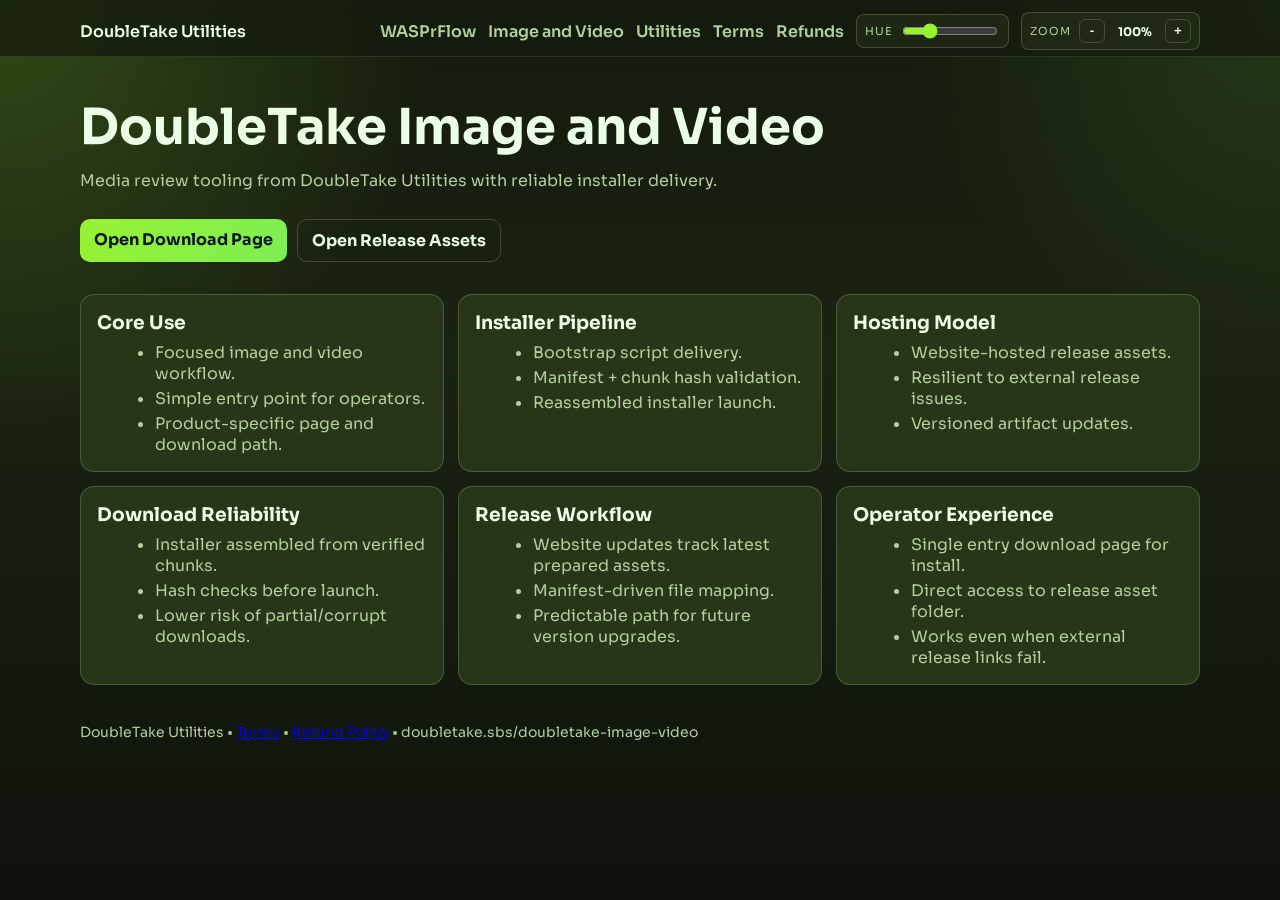
==== doubletake-image-video/index.html @ 5a05a0aa "Remove secondary product label line from top bars" ====
<!doctype html>
<html lang="en">
<head>
  <meta charset="utf-8" />
  <meta name="viewport" content="width=device-width,initial-scale=1" />
  <title>DoubleTake Image and Video | DoubleTake Utilities</title>
  <meta name="description" content="DoubleTake Image and Video download and details from DoubleTake Utilities." />
  <link rel="preconnect" href="https://fonts.googleapis.com" />
  <link rel="preconnect" href="https://fonts.gstatic.com" crossorigin />
  <link href="https://fonts.googleapis.com/css2?family=Sora:wght@400;600;700;800&display=swap" rel="stylesheet" />

  <style>
    :root {
      --accent-h: 88;
      --ui-zoom: 1;
      --bg: hsl(var(--accent-h) 30% 8%);
      --bg-soft: hsl(var(--accent-h) 34% 10%);
      --bg-deep: hsl(var(--accent-h) 22% 6%);
      --text: hsl(calc(var(--accent-h) + 22) 100% 95%);
      --muted: hsl(calc(var(--accent-h) + 8) 34% 72%);
      --accent: hsl(var(--accent-h) 88% 57%);
      --accent-2: hsl(calc(var(--accent-h) + 16) 82% 63%);
      --line: hsl(calc(var(--accent-h) + 8) 72% 82% / 0.2);
      --panel: hsl(var(--accent-h) 38% 16% / 0.92);
    }
    * { box-sizing: border-box; }
    body {
      margin: 0;
      font-family: "Sora", "Segoe UI", sans-serif;
      color: var(--text);
      zoom: var(--ui-zoom);
      background:
        radial-gradient(circle at top left, hsl(var(--accent-h) 88% 57% / 0.22), transparent 28%),
        radial-gradient(circle at top right, hsl(calc(var(--accent-h) + 16) 82% 63% / 0.14), transparent 24%),
        linear-gradient(180deg, var(--bg) 0%, var(--bg-soft) 40%, var(--bg-deep) 100%);
      min-height: 100vh;
    }
    .wrap { width: min(1120px, 92vw); margin: 0 auto; }
    .topbar {
      position: sticky;
      top: 0;
      backdrop-filter: blur(14px);
      background: hsl(var(--accent-h) 30% 8% / 0.78);
      border-bottom: 1px solid hsl(calc(var(--accent-h) + 8) 72% 82% / 0.12);
      z-index: 20;
    }
    .nav { display: flex; justify-content: space-between; align-items: center; gap: 14px; padding: 12px 0 6px; flex-wrap: wrap; }
    .nav a { color: var(--muted); text-decoration: none; font-weight: 600; }
    .nav a:hover { color: var(--text); }
    .brand { color: var(--text) !important; font-weight: 800; }
    .nav-right { display: flex; align-items: center; gap: 12px; flex-wrap: wrap; }
    .theme-mini { display: flex; align-items: center; gap: 8px; padding: 6px 8px; border: 1px solid var(--line); border-radius: 8px; background: hsl(var(--accent-h) 28% 14% / 0.65); }
    .theme-mini label { font-size: 11px; color: var(--muted); text-transform: uppercase; letter-spacing: 0.08em; }
    .theme-mini input { width: 96px; accent-color: var(--accent); }
    .zoom-btn { width: 26px; height: 24px; border: 1px solid var(--line); border-radius: 6px; background: transparent; color: var(--text); font-weight: 700; cursor: pointer; line-height: 1; }
    .zoom-btn:hover { border-color: hsl(calc(var(--accent-h) + 8) 72% 82% / 0.55); }
    .zoom-readout { min-width: 44px; text-align: center; color: var(--text); font-size: 12px; font-weight: 700; }

    .hero { padding: 44px 0 18px; display: grid; gap: 16px; }
    h1 { margin: 0; font-size: clamp(2rem, 4vw, 3.1rem); line-height: 1.06; }
    p { color: var(--muted); margin: 0; }
    .actions { display: flex; flex-wrap: wrap; gap: 10px; margin-top: 12px; }
    .btn { display: inline-block; text-decoration: none; font-weight: 700; padding: 10px 14px; border-radius: 10px; }
    .btn.primary { background: linear-gradient(120deg, var(--accent), var(--accent-2)); color: #081524; }
    .btn.secondary { border: 1px solid var(--line); color: var(--text); }

    .grid { display: grid; grid-template-columns: repeat(3, minmax(0, 1fr)); gap: 14px; margin: 14px 0 26px; }
    @media (max-width: 980px) { .grid { grid-template-columns: repeat(2, minmax(0, 1fr)); } }
    @media (max-width: 640px) { .grid { grid-template-columns: 1fr; } }
    .panel { background: var(--panel); border: 1px solid var(--line); border-radius: 14px; padding: 16px; }
    .panel h3 { margin: 0 0 8px; }
    ul { margin: 8px 0 0 18px; color: var(--muted); }
    li + li { margin-top: 4px; }

    footer { padding: 12px 0 30px; color: var(--muted); font-size: 14px; }
  </style>

</head>
<body>
  <header class="topbar">
    <nav class="wrap nav">
      <a class="brand" href="../">DoubleTake Utilities</a>
      <div class="nav-right">
        <a href="../wasprflow/">WASPrFlow</a>
        <a href="../doubletake-image-video/">Image and Video</a>
        <a href="../utilities/">Utilities</a>
        <a href="../terms.html">Terms</a>
        <a href="../refund-policy.html">Refunds</a>
        <div class="theme-mini">
          <label for="hue">Hue</label>
          <input id="hue" type="range" min="0" max="360" value="88" />
        </div>
        <div class="theme-mini">
          <label>Zoom</label>
          <button type="button" class="zoom-btn" id="zoom-out" aria-label="Zoom out">-</button>
          <span id="zoom-readout" class="zoom-readout">100%</span>
          <button type="button" class="zoom-btn" id="zoom-in" aria-label="Zoom in">+</button>
        </div>
      </div>
    </nav>
  </header>

  <main class="wrap">
    <section class="hero">
      <h1>DoubleTake Image and Video</h1>
      <p>Media review tooling from DoubleTake Utilities with reliable installer delivery.</p>
      <div class="actions">
        <a class="btn primary" href="downloads/download-bootstrap.html">Open Download Page</a>
        <a class="btn secondary" href="downloads/release-assets/">Open Release Assets</a>
      </div>
    </section>

    <section class="grid">
      <article class="panel">
        <h3>Core Use</h3>
        <ul>
          <li>Focused image and video workflow.</li>
          <li>Simple entry point for operators.</li>
          <li>Product-specific page and download path.</li>
        </ul>
      </article>
      <article class="panel">
        <h3>Installer Pipeline</h3>
        <ul>
          <li>Bootstrap script delivery.</li>
          <li>Manifest + chunk hash validation.</li>
          <li>Reassembled installer launch.</li>
        </ul>
      </article>
      <article class="panel">
        <h3>Hosting Model</h3>
        <ul>
          <li>Website-hosted release assets.</li>
          <li>Resilient to external release issues.</li>
          <li>Versioned artifact updates.</li>
        </ul>
      </article>
      <article class="panel">
        <h3>Download Reliability</h3>
        <ul>
          <li>Installer assembled from verified chunks.</li>
          <li>Hash checks before launch.</li>
          <li>Lower risk of partial/corrupt downloads.</li>
        </ul>
      </article>
      <article class="panel">
        <h3>Release Workflow</h3>
        <ul>
          <li>Website updates track latest prepared assets.</li>
          <li>Manifest-driven file mapping.</li>
          <li>Predictable path for future version upgrades.</li>
        </ul>
      </article>
      <article class="panel">
        <h3>Operator Experience</h3>
        <ul>
          <li>Single entry download page for install.</li>
          <li>Direct access to release asset folder.</li>
          <li>Works even when external release links fail.</li>
        </ul>
      </article>
    </section>
  </main>

  <footer class="wrap">DoubleTake Utilities • <a href="../terms.html">Terms</a> • <a href="../refund-policy.html">Refund Policy</a> • doubletake.sbs/doubletake-image-video</footer>


  <script>
    const themeKey = "doubletake-image-video-theme-hue-v2";
    const zoomKey = "doubletake-site-zoom-v1";
    const hueInput = document.getElementById("hue");
    const zoomOutBtn = document.getElementById("zoom-out");
    const zoomInBtn = document.getElementById("zoom-in");
    const zoomReadout = document.getElementById("zoom-readout");
    const ZOOM_MIN = 85;
    const ZOOM_MAX = 125;
    const ZOOM_STEP = 5;
    const savedHue = localStorage.getItem(themeKey);
    const savedZoom = localStorage.getItem(zoomKey);
    if (savedHue !== null) {
      hueInput.value = savedHue;
      document.documentElement.style.setProperty("--accent-h", savedHue);
    } else {
      document.documentElement.style.setProperty("--accent-h", hueInput.value);
    }
    hueInput.addEventListener("input", (e) => {
      const v = e.target.value;
      document.documentElement.style.setProperty("--accent-h", v);
      localStorage.setItem(themeKey, v);
    });
    function applyZoom(raw) {
      const clamped = Math.max(ZOOM_MIN, Math.min(ZOOM_MAX, Math.round(raw * 10) / 10));
      document.documentElement.style.setProperty("--ui-zoom", String(clamped / 100));
      localStorage.setItem(zoomKey, String(clamped));
      zoomReadout.textContent = `${clamped}%`;
      return clamped;
    }
    let currentZoom = applyZoom(Number(savedZoom !== null ? savedZoom : 100));
    zoomOutBtn.addEventListener("click", () => {
      currentZoom = applyZoom(currentZoom - ZOOM_STEP);
    });
    zoomInBtn.addEventListener("click", () => {
      currentZoom = applyZoom(currentZoom + ZOOM_STEP);
    });
  </script>
</body>
</html>
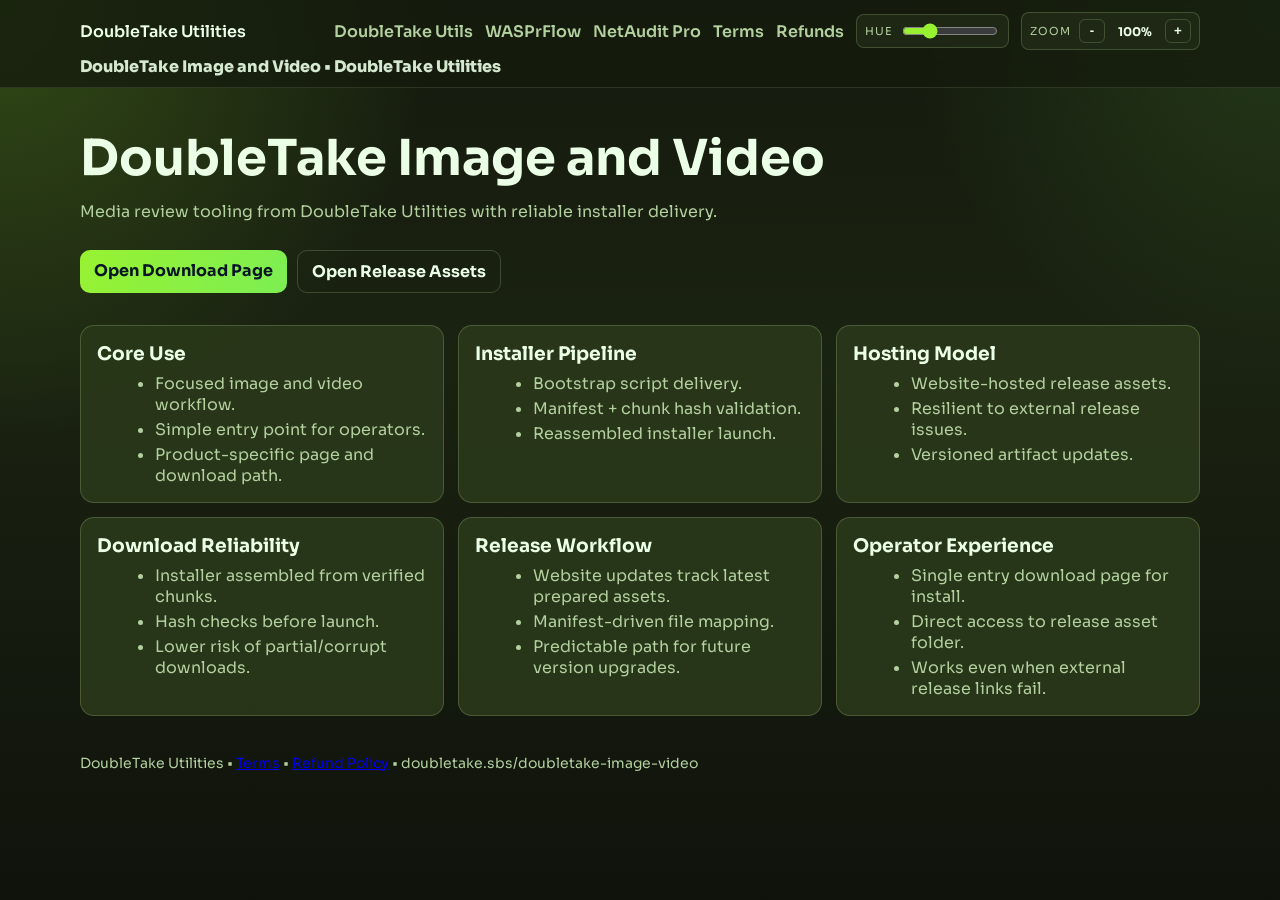
==== commit d5f0d55e: "add site metrics tracking" ====
--- a/doubletake-image-video/index.html
+++ b/doubletake-image-video/index.html
@@ -8,6 +8,7 @@
   <link rel="preconnect" href="https://fonts.googleapis.com" />
   <link rel="preconnect" href="https://fonts.gstatic.com" crossorigin />
   <link href="https://fonts.googleapis.com/css2?family=Sora:wght@400;600;700;800&display=swap" rel="stylesheet" />
+  <script defer src="/metrics.js"></script>
 
   <style>
     :root {
@@ -48,6 +49,7 @@
     .nav a { color: var(--muted); text-decoration: none; font-weight: 600; }
     .nav a:hover { color: var(--text); }
     .brand { color: var(--text) !important; font-weight: 800; }
+    .sub-brand { padding: 0 0 10px; color: var(--text); font-weight: 800; opacity: 0.9; }
     .nav-right { display: flex; align-items: center; gap: 12px; flex-wrap: wrap; }
     .theme-mini { display: flex; align-items: center; gap: 8px; padding: 6px 8px; border: 1px solid var(--line); border-radius: 8px; background: hsl(var(--accent-h) 28% 14% / 0.65); }
     .theme-mini label { font-size: 11px; color: var(--muted); text-transform: uppercase; letter-spacing: 0.08em; }
@@ -76,14 +78,14 @@
   </style>
 
 </head>
-<body>
+<body data-metrics-page="doubletake-image-video" data-metrics-content="true">
   <header class="topbar">
     <nav class="wrap nav">
-      <a class="brand" href="../">DoubleTake Utilities</a>
+      <a class="brand" href="./">DoubleTake Utilities</a>
       <div class="nav-right">
+        <a href="../">DoubleTake Utils</a>
         <a href="../wasprflow/">WASPrFlow</a>
-        <a href="../doubletake-image-video/">Image and Video</a>
-        <a href="../utilities/">Utilities</a>
+        <a href="../netaudit-pro/">NetAudit Pro</a>
         <a href="../terms.html">Terms</a>
         <a href="../refund-policy.html">Refunds</a>
         <div class="theme-mini">
@@ -98,6 +100,7 @@
         </div>
       </div>
     </nav>
+    <div class="wrap sub-brand">DoubleTake Image and Video • DoubleTake Utilities</div>
   </header>
 
   <main class="wrap">
@@ -105,8 +108,8 @@
       <h1>DoubleTake Image and Video</h1>
       <p>Media review tooling from DoubleTake Utilities with reliable installer delivery.</p>
       <div class="actions">
-        <a class="btn primary" href="downloads/download-bootstrap.html">Open Download Page</a>
-        <a class="btn secondary" href="downloads/release-assets/">Open Release Assets</a>
+        <a class="btn primary" href="downloads/download-bootstrap.html" data-metrics-event="download_page_click" data-metrics-target="image-video-download-bootstrap">Open Download Page</a>
+        <a class="btn secondary" href="downloads/release-assets/" data-metrics-event="download_page_click" data-metrics-target="image-video-release-assets">Open Release Assets</a>
       </div>
     </section>
 
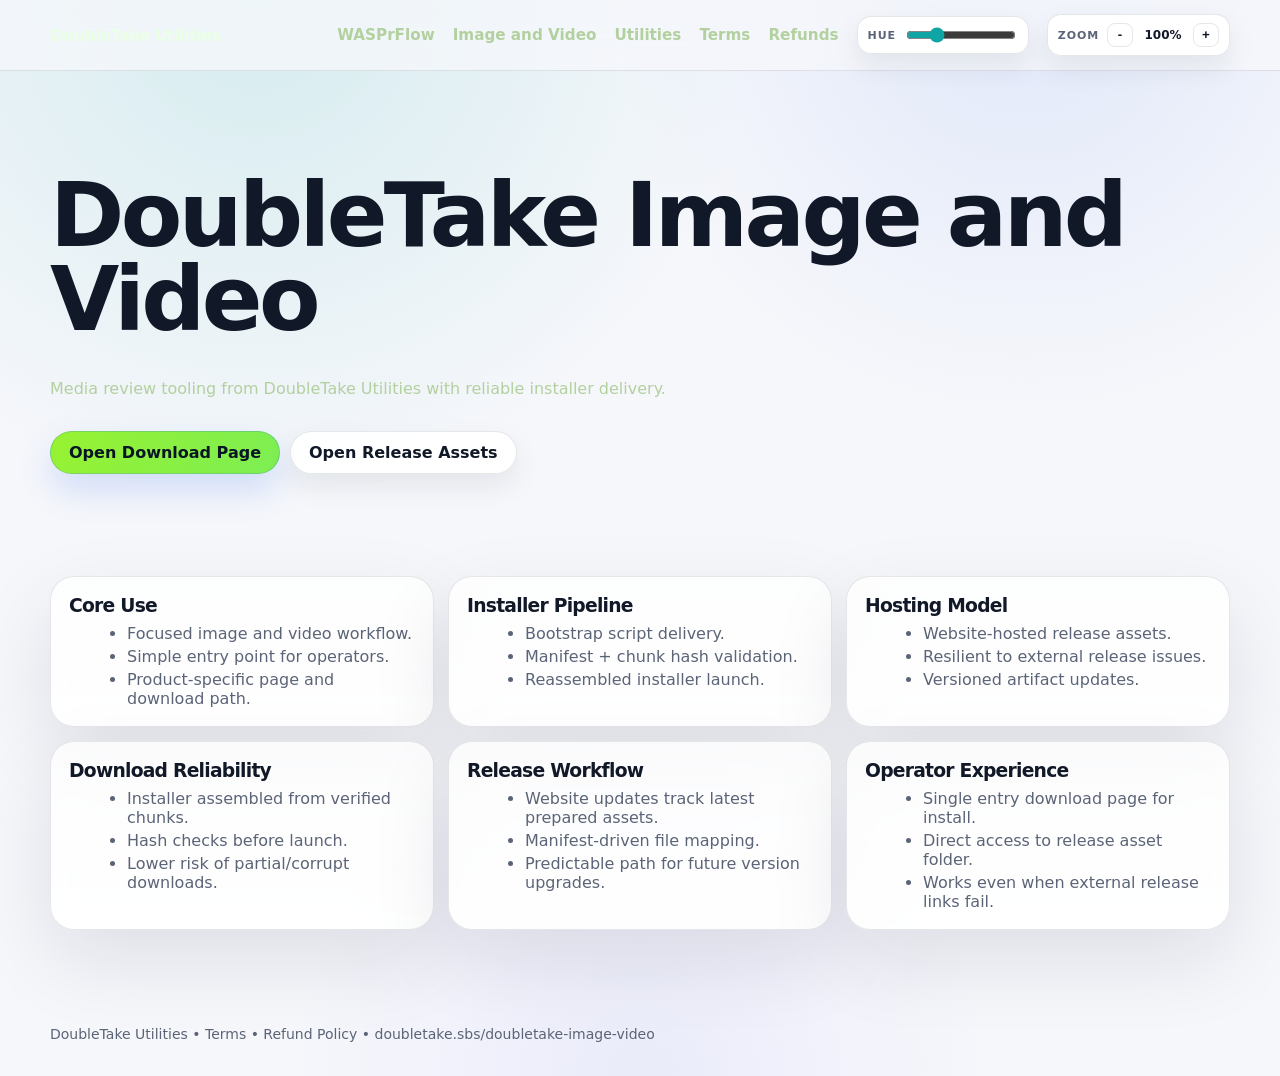
==== commit b23f0d46: "site cohesion pass" ====
--- a/doubletake-image-video/index.html
+++ b/doubletake-image-video/index.html
@@ -49,7 +49,6 @@
     .nav a { color: var(--muted); text-decoration: none; font-weight: 600; }
     .nav a:hover { color: var(--text); }
     .brand { color: var(--text) !important; font-weight: 800; }
-    .sub-brand { padding: 0 0 10px; color: var(--text); font-weight: 800; opacity: 0.9; }
     .nav-right { display: flex; align-items: center; gap: 12px; flex-wrap: wrap; }
     .theme-mini { display: flex; align-items: center; gap: 8px; padding: 6px 8px; border: 1px solid var(--line); border-radius: 8px; background: hsl(var(--accent-h) 28% 14% / 0.65); }
     .theme-mini label { font-size: 11px; color: var(--muted); text-transform: uppercase; letter-spacing: 0.08em; }
@@ -77,15 +76,16 @@
     footer { padding: 12px 0 30px; color: var(--muted); font-size: 14px; }
   </style>
 
+  <link rel="stylesheet" href="/assets/wisprflow-system.css">
 </head>
 <body data-metrics-page="doubletake-image-video" data-metrics-content="true">
   <header class="topbar">
     <nav class="wrap nav">
-      <a class="brand" href="./">DoubleTake Utilities</a>
+      <a class="brand" href="../">DoubleTake Utilities</a>
       <div class="nav-right">
-        <a href="../">DoubleTake Utils</a>
         <a href="../wasprflow/">WASPrFlow</a>
-        <a href="../netaudit-pro/">NetAudit Pro</a>
+        <a href="../doubletake-image-video/">Image and Video</a>
+        <a href="../utilities/">Utilities</a>
         <a href="../terms.html">Terms</a>
         <a href="../refund-policy.html">Refunds</a>
         <div class="theme-mini">
@@ -100,7 +100,6 @@
         </div>
       </div>
     </nav>
-    <div class="wrap sub-brand">DoubleTake Image and Video • DoubleTake Utilities</div>
   </header>
 
   <main class="wrap">
--- a/assets/wisprflow-system.css
+++ b/assets/wisprflow-system.css
@@ -0,0 +1,623 @@
+:root {
+  --wf-bg: #f6f7fb;
+  --wf-bg-soft: rgba(255, 255, 255, 0.78);
+  --wf-panel: rgba(255, 255, 255, 0.92);
+  --wf-panel-strong: #ffffff;
+  --wf-text: #111827;
+  --wf-muted: #5b6477;
+  --wf-muted-2: #758096;
+  --wf-border: rgba(15, 23, 42, 0.10);
+  --wf-shadow: 0 30px 80px rgba(15, 23, 42, 0.10);
+  --wf-shadow-soft: 0 12px 28px rgba(15, 23, 42, 0.08);
+  --wf-accent: #0ea5a4;
+  --wf-accent-2: #2563eb;
+  --wf-accent-soft: rgba(14, 165, 164, 0.14);
+  --wf-surface: linear-gradient(180deg, rgba(255,255,255,0.78), rgba(255,255,255,0.92));
+  --wf-glass: blur(18px);
+}
+
+html[data-theme="dark"] {
+  --wf-bg: #090c14;
+  --wf-bg-soft: rgba(16, 20, 32, 0.78);
+  --wf-panel: rgba(14, 18, 30, 0.88);
+  --wf-panel-strong: #0f172a;
+  --wf-text: #f8fafc;
+  --wf-muted: #b6c0d4;
+  --wf-muted-2: #91a0bb;
+  --wf-border: rgba(148, 163, 184, 0.16);
+  --wf-shadow: 0 24px 80px rgba(0, 0, 0, 0.38);
+  --wf-shadow-soft: 0 12px 28px rgba(0, 0, 0, 0.28);
+  --wf-surface: linear-gradient(180deg, rgba(15,23,42,0.78), rgba(15,23,42,0.92));
+  --wf-accent-soft: rgba(14, 165, 164, 0.20);
+}
+
+* { box-sizing: border-box; }
+
+html {
+  scroll-behavior: smooth;
+  background:
+    radial-gradient(circle at 20% 0%, rgba(14,165,164,0.14), transparent 34%),
+    radial-gradient(circle at 80% 0%, rgba(37,99,235,0.10), transparent 28%),
+    radial-gradient(circle at 50% 100%, rgba(99,102,241,0.08), transparent 28%),
+    var(--wf-bg);
+}
+
+body {
+  margin: 0;
+  min-height: 100vh;
+  overflow-x: hidden;
+  color: var(--wf-text);
+  background: inherit;
+  font-family: Inter, system-ui, -apple-system, BlinkMacSystemFont, "Segoe UI", sans-serif;
+  text-rendering: optimizeLegibility;
+  -webkit-font-smoothing: antialiased;
+}
+
+a {
+  color: inherit;
+  text-decoration: none;
+}
+
+img {
+  max-width: 100%;
+  display: block;
+}
+
+.wrap,
+.container {
+  width: min(1180px, calc(100% - 32px));
+  margin: 0 auto;
+}
+
+.topbar {
+  position: sticky;
+  top: 0;
+  z-index: 60;
+  backdrop-filter: blur(18px);
+  background: color-mix(in srgb, var(--wf-bg) 76%, transparent);
+  border-bottom: 1px solid var(--wf-border);
+}
+
+.nav,
+.topbar-inner {
+  display: flex;
+  align-items: center;
+  justify-content: space-between;
+  gap: 18px;
+  padding: 14px 0;
+  flex-wrap: wrap;
+}
+
+.brand {
+  display: inline-flex;
+  align-items: center;
+  gap: 12px;
+  font-weight: 900;
+  letter-spacing: -0.04em;
+  font-size: 1.02rem;
+  color: var(--wf-text);
+}
+
+.brand-mark {
+  width: 38px;
+  height: 38px;
+  border-radius: 12px;
+  background: linear-gradient(135deg, rgba(14,165,164,0.18), rgba(37,99,235,0.22));
+  border: 1px solid var(--wf-border);
+  display: grid;
+  place-items: center;
+  box-shadow: var(--wf-shadow-soft);
+  overflow: hidden;
+  flex: 0 0 auto;
+}
+
+.brand-mark img {
+  width: 28px;
+  height: 28px;
+  object-fit: contain;
+  border-radius: 8px;
+}
+
+.nav-right,
+.nav-links {
+  display: flex;
+  align-items: center;
+  gap: 18px;
+  flex-wrap: wrap;
+  color: var(--wf-muted);
+  font-weight: 600;
+  font-size: 0.95rem;
+}
+
+.nav-right a,
+.nav-links a {
+  position: relative;
+  padding: 6px 0;
+  transition: color 180ms ease;
+}
+
+.nav-right a:hover,
+.nav-links a:hover {
+  color: var(--wf-text);
+}
+
+.nav-right a::after,
+.nav-links a::after {
+  content: "";
+  position: absolute;
+  left: 0;
+  bottom: 0;
+  width: 100%;
+  height: 2px;
+  border-radius: 999px;
+  background: linear-gradient(90deg, var(--wf-accent), var(--wf-accent-2));
+  transform: scaleX(0);
+  transform-origin: center;
+  transition: transform 180ms ease;
+}
+
+.nav-right a:hover::after,
+.nav-links a:hover::after {
+  transform: scaleX(1);
+}
+
+.nav-actions {
+  display: flex;
+  align-items: center;
+  gap: 10px;
+  flex-wrap: wrap;
+}
+
+.theme-mini,
+.zoom-mini {
+  display: inline-flex;
+  align-items: center;
+  gap: 8px;
+  padding: 8px 10px;
+  border-radius: 14px;
+  border: 1px solid var(--wf-border);
+  background: var(--wf-panel);
+  box-shadow: var(--wf-shadow-soft);
+  color: var(--wf-text);
+}
+
+.theme-mini label,
+.zoom-mini label {
+  font-size: 11px;
+  color: var(--wf-muted);
+  text-transform: uppercase;
+  letter-spacing: 0.08em;
+  font-weight: 800;
+}
+
+.theme-mini input[type="range"] {
+  width: 110px;
+  accent-color: var(--wf-accent);
+}
+
+.zoom-btn {
+  width: 26px;
+  height: 24px;
+  border: 1px solid var(--wf-border);
+  border-radius: 8px;
+  background: transparent;
+  color: var(--wf-text);
+  font-weight: 800;
+  cursor: pointer;
+  line-height: 1;
+}
+
+.zoom-btn:hover {
+  border-color: color-mix(in srgb, var(--wf-accent) 55%, white);
+}
+
+.zoom-readout {
+  min-width: 44px;
+  text-align: center;
+  color: var(--wf-text);
+  font-size: 12px;
+  font-weight: 800;
+}
+
+.cta,
+.btn,
+a.cta,
+a.btn,
+button.cta,
+button.btn {
+  display: inline-flex;
+  align-items: center;
+  justify-content: center;
+  gap: 10px;
+  border-radius: 999px;
+  border: 1px solid rgba(37,99,235,0.22);
+  background: linear-gradient(135deg, rgba(14,165,164,0.98), rgba(37,99,235,0.96));
+  color: white;
+  padding: 11px 18px;
+  font-weight: 800;
+  box-shadow: 0 16px 34px rgba(37,99,235,0.18);
+  transition: transform 180ms ease, box-shadow 180ms ease, border-color 180ms ease;
+}
+
+.cta:hover,
+.btn:hover {
+  transform: translateY(-1px);
+  box-shadow: 0 20px 44px rgba(37,99,235,0.25);
+}
+
+.cta.secondary,
+.btn.secondary,
+a.cta.secondary,
+a.btn.secondary,
+button.cta.secondary,
+button.btn.secondary {
+  background: var(--wf-panel);
+  color: var(--wf-text);
+  border: 1px solid var(--wf-border);
+  box-shadow: var(--wf-shadow-soft);
+}
+
+.cta.secondary:hover,
+.btn.secondary:hover {
+  border-color: color-mix(in srgb, var(--wf-accent) 30%, var(--wf-border));
+}
+
+.hero,
+.page-hero {
+  padding: 84px 0 36px;
+}
+
+.eyebrow,
+.badge,
+.pill {
+  display: inline-flex;
+  align-items: center;
+  gap: 8px;
+  padding: 8px 12px;
+  border-radius: 999px;
+  background: var(--wf-accent-soft);
+  color: var(--wf-accent);
+  border: 1px solid color-mix(in srgb, var(--wf-accent) 18%, transparent);
+  font-weight: 800;
+  letter-spacing: 0.02em;
+  font-size: 0.82rem;
+}
+
+h1, h2, h3, h4 {
+  letter-spacing: -0.04em;
+}
+
+h1 {
+  margin: 18px 0 18px;
+  font-size: clamp(3rem, 7vw, 5.8rem);
+  line-height: 0.94;
+  font-weight: 900;
+}
+
+h2 {
+  font-size: clamp(2rem, 4vw, 3rem);
+  line-height: 1.05;
+  margin: 0 0 12px;
+}
+
+p {
+  line-height: 1.7;
+}
+
+.hero-copy,
+.lede,
+.intro,
+.section-copy,
+.summary,
+.muted {
+  color: var(--wf-muted);
+}
+
+.hero-copy,
+.lede {
+  font-size: clamp(1.05rem, 1.8vw, 1.25rem);
+  max-width: 62ch;
+}
+
+.hero-actions {
+  display: flex;
+  flex-wrap: wrap;
+  gap: 12px;
+  margin-top: 28px;
+  align-items: center;
+}
+
+.availability,
+.footnote,
+.mini {
+  margin-top: 14px;
+  color: var(--wf-muted-2);
+  font-size: 0.96rem;
+  display: flex;
+  flex-wrap: wrap;
+  gap: 10px;
+  align-items: center;
+}
+
+.chip {
+  padding: 7px 12px;
+  border-radius: 999px;
+  border: 1px solid var(--wf-border);
+  background: var(--wf-panel);
+  box-shadow: var(--wf-shadow-soft);
+  font-weight: 700;
+  color: var(--wf-text);
+  font-size: 0.88rem;
+}
+
+.panel,
+.card,
+.subpanel,
+.message-card,
+.section-card,
+.box {
+  background: var(--wf-surface);
+  border: 1px solid var(--wf-border);
+  border-radius: 24px;
+  box-shadow: var(--wf-shadow);
+  backdrop-filter: var(--wf-glass);
+}
+
+.panel,
+.card,
+.subpanel,
+.message-card,
+.section-card {
+  padding: 18px;
+}
+
+.grid-2,
+.grid-3,
+.card-grid,
+.feature-grid,
+.stats-row,
+.comparison,
+.platforms,
+.testimonials,
+.info-cols,
+.hero-grid {
+  display: grid;
+  gap: 16px;
+}
+
+.grid-2,
+.info-cols {
+  grid-template-columns: repeat(2, minmax(0, 1fr));
+}
+
+.grid-3,
+.card-grid,
+.feature-grid,
+.stats-row {
+  grid-template-columns: repeat(3, minmax(0, 1fr));
+}
+
+.hero-grid {
+  grid-template-columns: 1.05fr 0.95fr;
+  align-items: center;
+  gap: 32px;
+  margin-top: 22px;
+}
+
+.section,
+section {
+  padding: 52px 0;
+}
+
+.footer,
+footer {
+  padding: 18px 0 34px;
+  color: var(--wf-muted);
+  font-size: 14px;
+}
+
+.footer-grid {
+  display: flex;
+  align-items: flex-start;
+  justify-content: space-between;
+  gap: 20px;
+  flex-wrap: wrap;
+}
+
+.footer-links {
+  display: flex;
+  flex-wrap: wrap;
+  gap: 14px;
+}
+
+table {
+  width: 100%;
+  border-collapse: collapse;
+}
+
+th,
+td {
+  padding: 10px 8px;
+  border-bottom: 1px solid var(--wf-border);
+  text-align: left;
+  vertical-align: top;
+}
+
+th {
+  color: var(--wf-muted);
+  font-size: 0.82rem;
+  text-transform: uppercase;
+  letter-spacing: 0.08em;
+}
+
+code,
+pre,
+blockquote {
+  background: rgba(15, 23, 42, 0.06);
+  border-radius: 12px;
+}
+
+code {
+  padding: 0.14em 0.35em;
+  color: var(--wf-text);
+}
+
+blockquote {
+  margin: 16px 0;
+  padding: 14px 16px;
+  border-left: 4px solid var(--wf-accent);
+  color: var(--wf-muted);
+}
+
+ul {
+  color: var(--wf-muted);
+}
+
+li + li {
+  margin-top: 4px;
+}
+
+.warning {
+  border: 1px solid rgba(245, 158, 11, 0.35);
+  background: rgba(245, 158, 11, 0.10);
+  color: color-mix(in srgb, var(--wf-text) 76%, #f59e0b);
+  border-radius: 14px;
+  padding: 12px 14px;
+}
+
+.reveal,
+.fade-in {
+  opacity: 0;
+  transform: translateY(16px);
+  transition: opacity 600ms ease, transform 600ms ease;
+}
+
+.reveal.visible,
+.fade-in.visible {
+  opacity: 1;
+  transform: translateY(0);
+}
+
+.mobile-only {
+  display: none !important;
+}
+
+@media (max-width: 1024px) {
+  .hero-grid,
+  .comparison,
+  .grid-3,
+  .platforms,
+  .testimonials {
+    grid-template-columns: 1fr;
+  }
+
+  .nav-links {
+    display: none;
+  }
+
+  .mobile-only {
+    display: inline-flex !important;
+  }
+
+  .hero,
+  .page-hero {
+    padding-top: 48px;
+  }
+
+  h1 {
+    font-size: clamp(2.7rem, 10vw, 4.8rem);
+  }
+}
+
+@media (max-width: 700px) {
+  .wrap,
+  .container {
+    width: min(100% - 22px, 1180px);
+  }
+
+  .topbar-inner,
+  .nav {
+    padding: 12px 0;
+  }
+
+  .brand {
+    font-size: 0.98rem;
+  }
+
+  .brand-mark {
+    width: 34px;
+    height: 34px;
+  }
+
+  .brand-mark img {
+    width: 24px;
+    height: 24px;
+  }
+
+  .cta,
+  .btn,
+  .cta.secondary,
+  .btn.secondary,
+  .theme-mini,
+  .zoom-mini {
+    padding: 10px 14px;
+    font-size: 0.92rem;
+  }
+
+  .hero,
+  .page-hero {
+    padding: 28px 0 22px;
+  }
+
+  .hero-actions {
+    flex-direction: column;
+    align-items: stretch;
+  }
+
+  .hero-actions .cta,
+  .hero-actions .btn {
+    justify-content: center;
+  }
+
+  .grid-2,
+  .info-cols,
+  .card-grid,
+  .grid-3,
+  .feature-grid,
+  .stats-row {
+    grid-template-columns: 1fr;
+  }
+
+  .footer-grid {
+    flex-direction: column;
+  }
+
+  table,
+  thead,
+  tbody,
+  th,
+  td,
+  tr {
+    display: block;
+  }
+
+  thead {
+    display: none;
+  }
+
+  tr {
+    padding: 8px 0;
+    border-bottom: 1px solid var(--wf-border);
+  }
+
+  td {
+    border: 0;
+    padding: 4px 0;
+  }
+
+  td::before {
+    content: attr(data-label) ": ";
+    color: var(--wf-muted);
+    font-size: 0.8rem;
+  }
+}
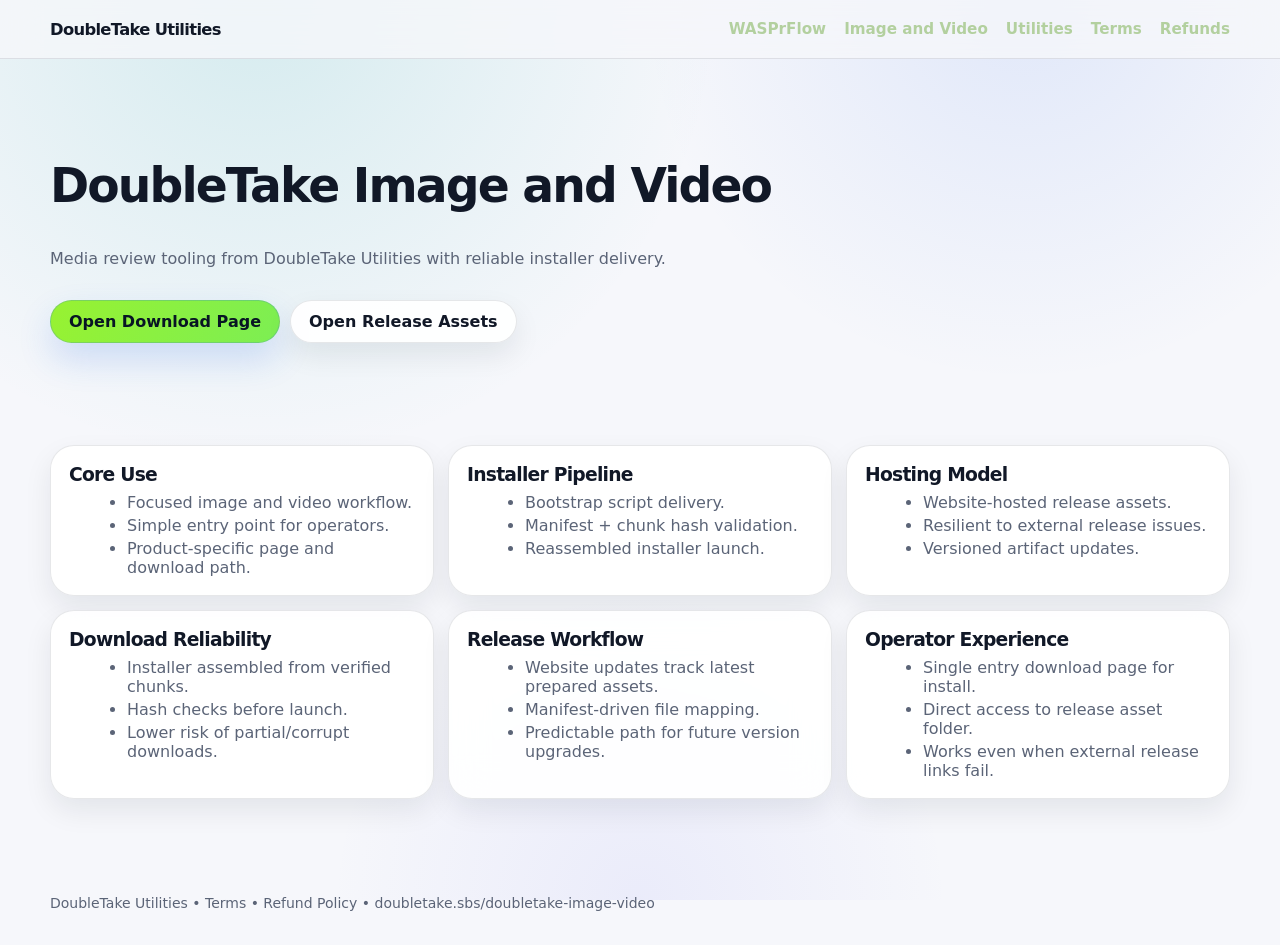
==== commit b74c8c11: "remove zoom controls from pages" ====
--- a/doubletake-image-video/index.html
+++ b/doubletake-image-video/index.html
@@ -92,12 +92,6 @@
           <label for="hue">Hue</label>
           <input id="hue" type="range" min="0" max="360" value="88" />
         </div>
-        <div class="theme-mini">
-          <label>Zoom</label>
-          <button type="button" class="zoom-btn" id="zoom-out" aria-label="Zoom out">-</button>
-          <span id="zoom-readout" class="zoom-readout">100%</span>
-          <button type="button" class="zoom-btn" id="zoom-in" aria-label="Zoom in">+</button>
-        </div>
       </div>
     </nav>
   </header>
@@ -169,41 +163,7 @@
 
   <script>
     const themeKey = "doubletake-image-video-theme-hue-v2";
-    const zoomKey = "doubletake-site-zoom-v1";
-    const hueInput = document.getElementById("hue");
-    const zoomOutBtn = document.getElementById("zoom-out");
-    const zoomInBtn = document.getElementById("zoom-in");
-    const zoomReadout = document.getElementById("zoom-readout");
-    const ZOOM_MIN = 85;
-    const ZOOM_MAX = 125;
-    const ZOOM_STEP = 5;
-    const savedHue = localStorage.getItem(themeKey);
-    const savedZoom = localStorage.getItem(zoomKey);
-    if (savedHue !== null) {
-      hueInput.value = savedHue;
-      document.documentElement.style.setProperty("--accent-h", savedHue);
-    } else {
-      document.documentElement.style.setProperty("--accent-h", hueInput.value);
-    }
-    hueInput.addEventListener("input", (e) => {
-      const v = e.target.value;
-      document.documentElement.style.setProperty("--accent-h", v);
-      localStorage.setItem(themeKey, v);
-    });
-    function applyZoom(raw) {
-      const clamped = Math.max(ZOOM_MIN, Math.min(ZOOM_MAX, Math.round(raw * 10) / 10));
-      document.documentElement.style.setProperty("--ui-zoom", String(clamped / 100));
-      localStorage.setItem(zoomKey, String(clamped));
-      zoomReadout.textContent = `${clamped}%`;
-      return clamped;
-    }
-    let currentZoom = applyZoom(Number(savedZoom !== null ? savedZoom : 100));
-    zoomOutBtn.addEventListener("click", () => {
-      currentZoom = applyZoom(currentZoom - ZOOM_STEP);
-    });
-    zoomInBtn.addEventListener("click", () => {
-      currentZoom = applyZoom(currentZoom + ZOOM_STEP);
-    });
   </script>
 </body>
 </html>
+
--- a/assets/wisprflow-system.css
+++ b/assets/wisprflow-system.css
@@ -17,18 +17,18 @@
 }
 
 html[data-theme="dark"] {
-  --wf-bg: #090c14;
-  --wf-bg-soft: rgba(16, 20, 32, 0.78);
-  --wf-panel: rgba(14, 18, 30, 0.88);
-  --wf-panel-strong: #0f172a;
-  --wf-text: #f8fafc;
-  --wf-muted: #b6c0d4;
-  --wf-muted-2: #91a0bb;
-  --wf-border: rgba(148, 163, 184, 0.16);
-  --wf-shadow: 0 24px 80px rgba(0, 0, 0, 0.38);
-  --wf-shadow-soft: 0 12px 28px rgba(0, 0, 0, 0.28);
-  --wf-surface: linear-gradient(180deg, rgba(15,23,42,0.78), rgba(15,23,42,0.92));
-  --wf-accent-soft: rgba(14, 165, 164, 0.20);
+  --wf-bg: #f6f7fb;
+  --wf-bg-soft: rgba(255, 255, 255, 0.78);
+  --wf-panel: rgba(255, 255, 255, 0.92);
+  --wf-panel-strong: #ffffff;
+  --wf-text: #111827;
+  --wf-muted: #5b6477;
+  --wf-muted-2: #758096;
+  --wf-border: rgba(15, 23, 42, 0.10);
+  --wf-shadow: 0 30px 80px rgba(15, 23, 42, 0.10);
+  --wf-shadow-soft: 0 12px 28px rgba(15, 23, 42, 0.08);
+  --wf-surface: linear-gradient(180deg, rgba(255,255,255,0.78), rgba(255,255,255,0.92));
+  --wf-accent-soft: rgba(14, 165, 164, 0.14);
 }
 
 * { box-sizing: border-box; }
@@ -49,6 +49,7 @@
   color: var(--wf-text);
   background: inherit;
   font-family: Inter, system-ui, -apple-system, BlinkMacSystemFont, "Segoe UI", sans-serif;
+  zoom: 1 !important;
   text-rendering: optimizeLegibility;
   -webkit-font-smoothing: antialiased;
 }
@@ -219,6 +220,106 @@
   font-weight: 800;
 }
 
+html,
+body {
+  background:
+    radial-gradient(circle at 20% 0%, rgba(14,165,164,0.14), transparent 34%),
+    radial-gradient(circle at 80% 0%, rgba(37,99,235,0.10), transparent 28%),
+    radial-gradient(circle at 50% 100%, rgba(99,102,241,0.08), transparent 28%),
+    var(--wf-bg) !important;
+  color: var(--wf-text) !important;
+}
+
+body {
+  background-attachment: fixed !important;
+}
+
+h1,
+h2,
+h3,
+h4,
+h5,
+h6,
+.brand,
+.section-head {
+  color: var(--wf-text) !important;
+  letter-spacing: -0.04em;
+  font-weight: 800;
+}
+
+p,
+li,
+figcaption,
+.date,
+.meta,
+.muted,
+.hero-copy p,
+.lead,
+.panel p,
+.quote p,
+.platform p {
+  color: var(--wf-muted) !important;
+}
+
+.topbar {
+  background: color-mix(in srgb, var(--wf-bg) 82%, transparent) !important;
+  border-bottom-color: var(--wf-border) !important;
+}
+
+.panel,
+.entry,
+.step,
+.card,
+.quote,
+.platform,
+.comparison-card,
+.message-card,
+.hero-badge,
+.callout,
+.status .row {
+  background: var(--wf-panel) !important;
+  border-color: var(--wf-border) !important;
+  color: var(--wf-text) !important;
+  box-shadow: var(--wf-shadow-soft) !important;
+}
+
+.panel h2,
+.panel h3,
+.entry-head,
+.quote .who,
+.card h3,
+.platform strong {
+  color: var(--wf-text) !important;
+}
+
+.theme-toggle {
+  display: none !important;
+}
+
+.theme-mini input[type="range"],
+.theme-mini label[for="hue"] {
+  display: none !important;
+}
+
+nav .theme-mini,
+nav .zoom-mini {
+  display: none !important;
+}
+
+a.cta.secondary,
+a.btn.secondary,
+.btn.secondary {
+  background: var(--wf-panel) !important;
+  color: var(--wf-text) !important;
+  border-color: var(--wf-border) !important;
+}
+
+a.cta.primary,
+a.btn.primary,
+.btn.primary {
+  color: #081524 !important;
+}
+
 .cta,
 .btn,
 a.cta,
@@ -287,9 +388,16 @@
   letter-spacing: -0.04em;
 }
 
+.hero h1,
+.page-hero h1,
+.hero-copy h1 {
+  font-size: clamp(2rem, 4.1vw, 2.95rem) !important;
+  line-height: 1.06 !important;
+}
+
 h1 {
   margin: 18px 0 18px;
-  font-size: clamp(3rem, 7vw, 5.8rem);
+  font-size: clamp(2.6rem, 6vw, 4.6rem);
   line-height: 0.94;
   font-weight: 900;
 }
@@ -558,7 +666,6 @@
   .btn,
   .cta.secondary,
   .btn.secondary,
-  .theme-mini,
   .zoom-mini {
     padding: 10px 14px;
     font-size: 0.92rem;
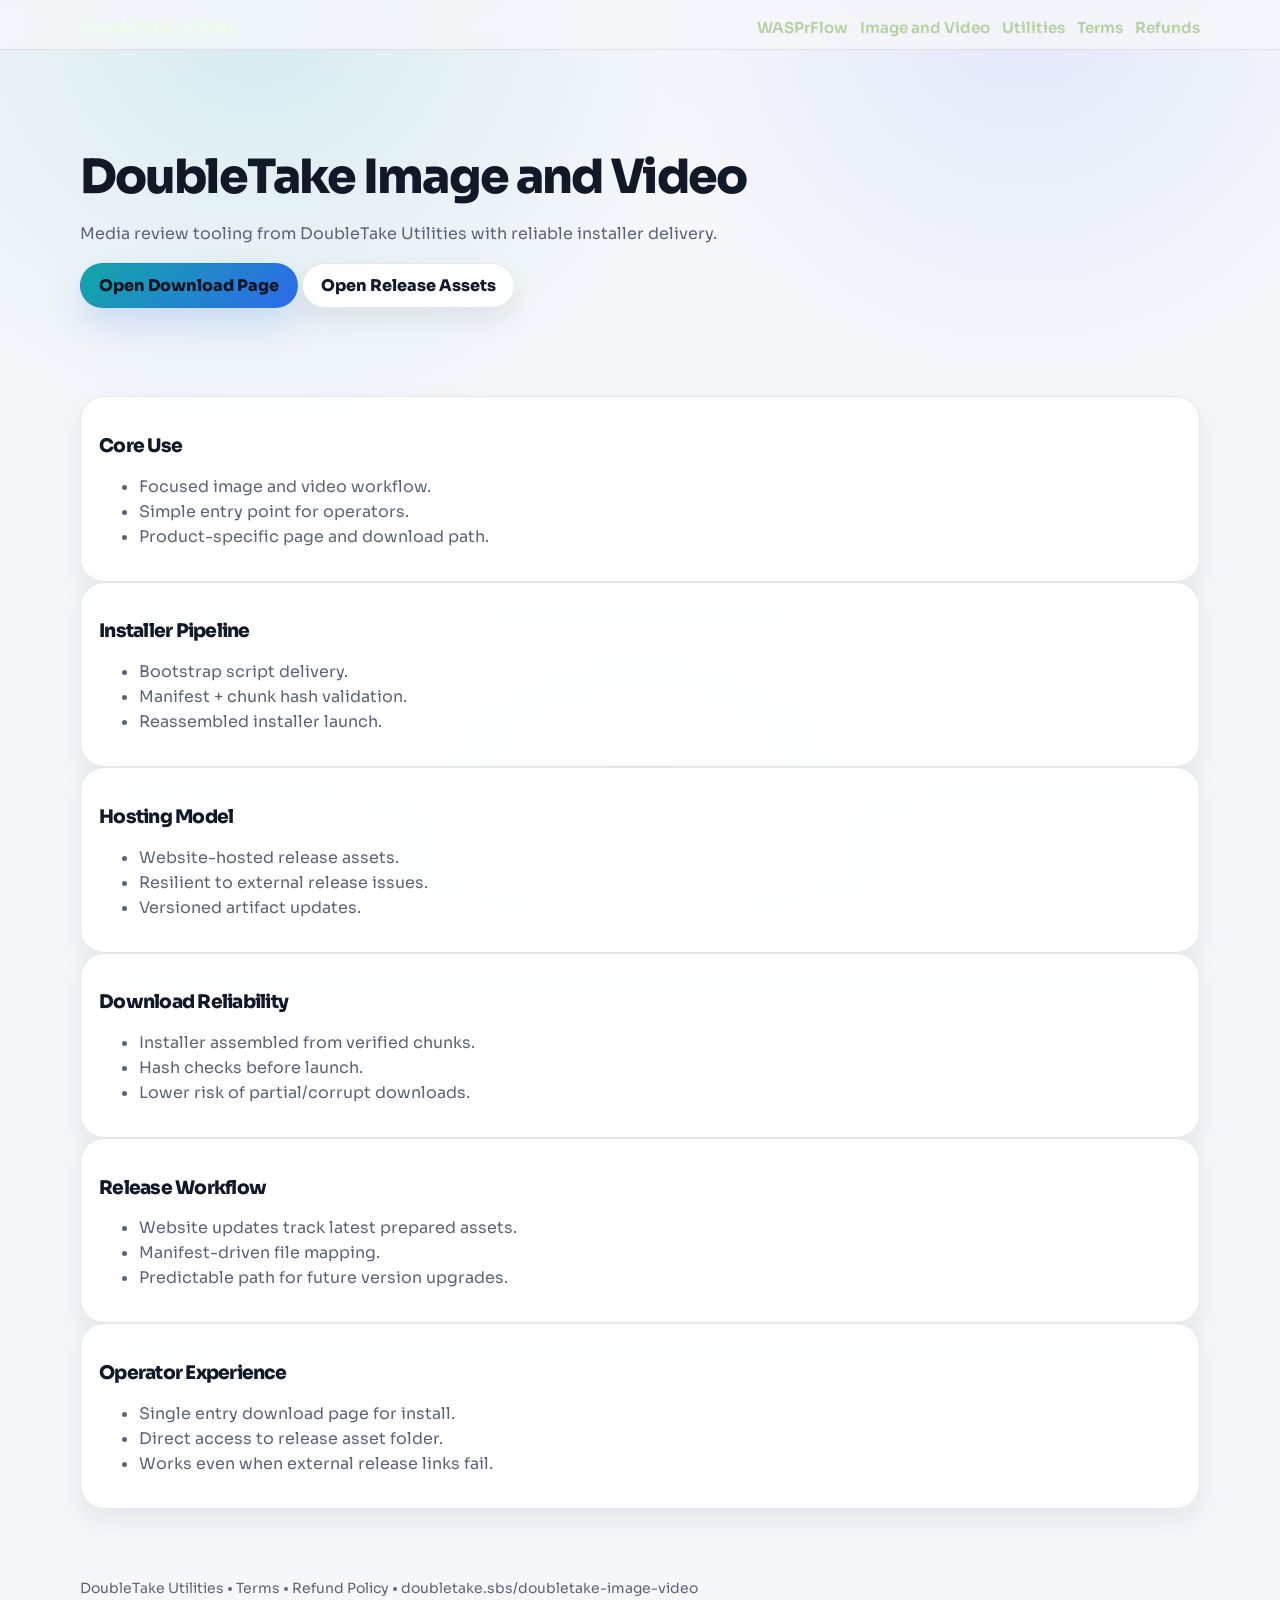
==== commit d5039af7: "remove site hue controls" ====
--- a/doubletake-image-video/index.html
+++ b/doubletake-image-video/index.html
@@ -23,8 +23,7 @@
       --accent-2: hsl(calc(var(--accent-h) + 16) 82% 63%);
       --line: hsl(calc(var(--accent-h) + 8) 72% 82% / 0.2);
       --panel: hsl(var(--accent-h) 38% 16% / 0.92);
-    }
-    * { box-sizing: border-box; }
+* { box-sizing: border-box; }
     body {
       margin: 0;
       font-family: "Sora", "Segoe UI", sans-serif;
@@ -35,8 +34,7 @@
         radial-gradient(circle at top right, hsl(calc(var(--accent-h) + 16) 82% 63% / 0.14), transparent 24%),
         linear-gradient(180deg, var(--bg) 0%, var(--bg-soft) 40%, var(--bg-deep) 100%);
       min-height: 100vh;
-    }
-    .wrap { width: min(1120px, 92vw); margin: 0 auto; }
+.wrap { width: min(1120px, 92vw); margin: 0 auto; }
     .topbar {
       position: sticky;
       top: 0;
@@ -44,8 +42,7 @@
       background: hsl(var(--accent-h) 30% 8% / 0.78);
       border-bottom: 1px solid hsl(calc(var(--accent-h) + 8) 72% 82% / 0.12);
       z-index: 20;
-    }
-    .nav { display: flex; justify-content: space-between; align-items: center; gap: 14px; padding: 12px 0 6px; flex-wrap: wrap; }
+.nav { display: flex; justify-content: space-between; align-items: center; gap: 14px; padding: 12px 0 6px; flex-wrap: wrap; }
     .nav a { color: var(--muted); text-decoration: none; font-weight: 600; }
     .nav a:hover { color: var(--text); }
     .brand { color: var(--text) !important; font-weight: 800; }
@@ -88,10 +85,6 @@
         <a href="../utilities/">Utilities</a>
         <a href="../terms.html">Terms</a>
         <a href="../refund-policy.html">Refunds</a>
-        <div class="theme-mini">
-          <label for="hue">Hue</label>
-          <input id="hue" type="range" min="0" max="360" value="88" />
-        </div>
       </div>
     </nav>
   </header>
@@ -161,9 +154,8 @@
   <footer class="wrap">DoubleTake Utilities • <a href="../terms.html">Terms</a> • <a href="../refund-policy.html">Refund Policy</a> • doubletake.sbs/doubletake-image-video</footer>
 
 
-  <script>
-    const themeKey = "doubletake-image-video-theme-hue-v2";
-  </script>
+  
 </body>
 </html>
 
+
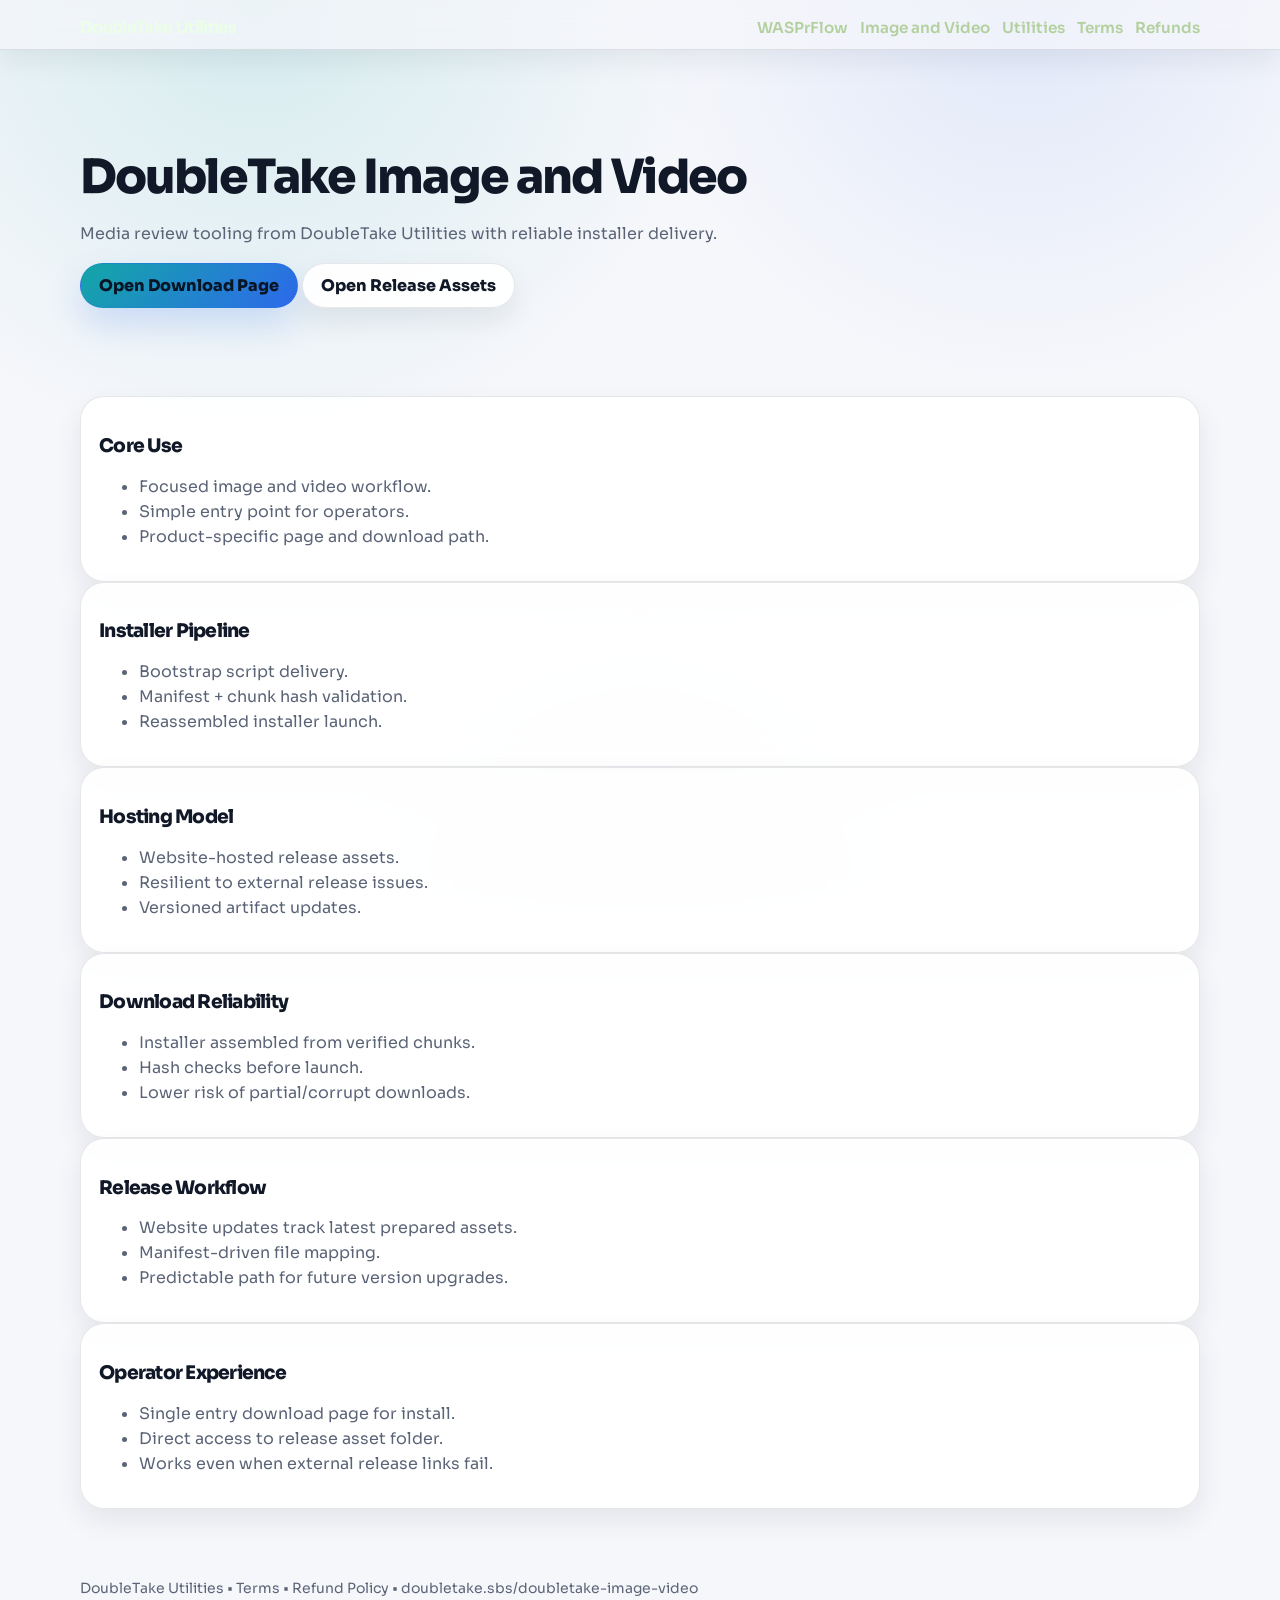
==== commit cb01fdc7: "Version DoubleTake navigation stylesheet" ====
--- a/doubletake-image-video/index.html
+++ b/doubletake-image-video/index.html
@@ -73,14 +73,14 @@
     footer { padding: 12px 0 30px; color: var(--muted); font-size: 14px; }
   </style>
 
-  <link rel="stylesheet" href="/assets/wisprflow-system.css">
+  <link rel="stylesheet" href="/assets/doubletake-system.css">
 </head>
 <body data-metrics-page="doubletake-image-video" data-metrics-content="true">
   <header class="topbar">
     <nav class="wrap nav">
       <a class="brand" href="../">DoubleTake Utilities</a>
       <div class="nav-right">
-        <a href="../wasprflow/">WASPrFlow</a>
+        <a href="https://wasprflow.xyz/">WASPrFlow</a>
         <a href="../doubletake-image-video/">Image and Video</a>
         <a href="../utilities/">Utilities</a>
         <a href="../terms.html">Terms</a>
--- a/assets/doubletake-system.css
+++ b/assets/doubletake-system.css
@@ -0,0 +1,736 @@
+:root {
+  --wf-bg: #f6f7fb;
+  --wf-bg-soft: rgba(255, 255, 255, 0.78);
+  --wf-panel: rgba(255, 255, 255, 0.92);
+  --wf-panel-strong: #ffffff;
+  --wf-text: #111827;
+  --wf-muted: #5b6477;
+  --wf-muted-2: #758096;
+  --wf-border: rgba(15, 23, 42, 0.10);
+  --wf-shadow: 0 30px 80px rgba(15, 23, 42, 0.10);
+  --wf-shadow-soft: 0 12px 28px rgba(15, 23, 42, 0.08);
+  --wf-accent: #0ea5a4;
+  --wf-accent-2: #2563eb;
+  --wf-accent-soft: rgba(14, 165, 164, 0.14);
+  --wf-surface: linear-gradient(180deg, rgba(255,255,255,0.78), rgba(255,255,255,0.92));
+  --wf-glass: blur(18px);
+}
+
+html[data-theme="dark"] {
+  --wf-bg: #f6f7fb;
+  --wf-bg-soft: rgba(255, 255, 255, 0.78);
+  --wf-panel: rgba(255, 255, 255, 0.92);
+  --wf-panel-strong: #ffffff;
+  --wf-text: #111827;
+  --wf-muted: #5b6477;
+  --wf-muted-2: #758096;
+  --wf-border: rgba(15, 23, 42, 0.10);
+  --wf-shadow: 0 30px 80px rgba(15, 23, 42, 0.10);
+  --wf-shadow-soft: 0 12px 28px rgba(15, 23, 42, 0.08);
+  --wf-surface: linear-gradient(180deg, rgba(255,255,255,0.78), rgba(255,255,255,0.92));
+  --wf-accent-soft: rgba(14, 165, 164, 0.14);
+}
+
+* { box-sizing: border-box; }
+
+html {
+  scroll-behavior: smooth;
+  background:
+    radial-gradient(circle at 20% 0%, rgba(14,165,164,0.14), transparent 34%),
+    radial-gradient(circle at 80% 0%, rgba(37,99,235,0.10), transparent 28%),
+    radial-gradient(circle at 50% 100%, rgba(99,102,241,0.08), transparent 28%),
+    var(--wf-bg);
+}
+
+body {
+  margin: 0;
+  min-height: 100vh;
+  overflow-x: hidden;
+  color: var(--wf-text);
+  background: inherit;
+  font-family: Inter, system-ui, -apple-system, BlinkMacSystemFont, "Segoe UI", sans-serif;
+  zoom: 1 !important;
+  text-rendering: optimizeLegibility;
+  -webkit-font-smoothing: antialiased;
+}
+
+a {
+  color: inherit;
+  text-decoration: none;
+}
+
+img {
+  max-width: 100%;
+  display: block;
+}
+
+.wrap,
+.container {
+  width: min(1180px, calc(100% - 32px));
+  margin: 0 auto;
+}
+
+.topbar {
+  position: sticky;
+  top: 0;
+  z-index: 60;
+  /* A persistent, frosted surface keeps navigation legible while content scrolls beneath it. */
+  -webkit-backdrop-filter: blur(22px) saturate(150%);
+  backdrop-filter: blur(22px) saturate(150%);
+  background: color-mix(in srgb, var(--wf-bg) 68%, transparent);
+  border-bottom: 1px solid var(--wf-border);
+  box-shadow: 0 10px 28px rgba(15, 23, 42, 0.07);
+}
+
+.nav,
+.topbar-inner {
+  display: flex;
+  align-items: center;
+  justify-content: space-between;
+  gap: 18px;
+  padding: 14px 0;
+  flex-wrap: wrap;
+}
+
+.brand {
+  display: inline-flex;
+  align-items: center;
+  gap: 12px;
+  font-weight: 900;
+  letter-spacing: -0.04em;
+  font-size: 1.02rem;
+  color: var(--wf-text);
+}
+
+.brand-mark {
+  width: 38px;
+  height: 38px;
+  border-radius: 12px;
+  background: linear-gradient(135deg, rgba(14,165,164,0.18), rgba(37,99,235,0.22));
+  border: 1px solid var(--wf-border);
+  display: grid;
+  place-items: center;
+  box-shadow: var(--wf-shadow-soft);
+  overflow: hidden;
+  flex: 0 0 auto;
+}
+
+.brand-mark img {
+  width: 28px;
+  height: 28px;
+  object-fit: contain;
+  border-radius: 8px;
+}
+
+.nav-right,
+.nav-links {
+  display: flex;
+  align-items: center;
+  gap: 18px;
+  flex-wrap: wrap;
+  color: var(--wf-muted);
+  font-weight: 600;
+  font-size: 0.95rem;
+}
+
+.nav-right a,
+.nav-links a {
+  position: relative;
+  padding: 6px 0;
+  transition: color 180ms ease;
+}
+
+.nav-right a:hover,
+.nav-links a:hover {
+  color: var(--wf-text);
+}
+
+.nav-right a::after,
+.nav-links a::after {
+  content: "";
+  position: absolute;
+  left: 0;
+  bottom: 0;
+  width: 100%;
+  height: 2px;
+  border-radius: 999px;
+  background: linear-gradient(90deg, var(--wf-accent), var(--wf-accent-2));
+  transform: scaleX(0);
+  transform-origin: center;
+  transition: transform 180ms ease;
+}
+
+.nav-right a:hover::after,
+.nav-links a:hover::after {
+  transform: scaleX(1);
+}
+
+.nav-actions {
+  display: flex;
+  align-items: center;
+  gap: 10px;
+  flex-wrap: wrap;
+}
+
+.theme-mini,
+.zoom-mini {
+  display: inline-flex;
+  align-items: center;
+  gap: 8px;
+  padding: 8px 10px;
+  border-radius: 14px;
+  border: 1px solid var(--wf-border);
+  background: var(--wf-panel);
+  box-shadow: var(--wf-shadow-soft);
+  color: var(--wf-text);
+}
+
+.theme-mini label,
+.zoom-mini label {
+  font-size: 11px;
+  color: var(--wf-muted);
+  text-transform: uppercase;
+  letter-spacing: 0.08em;
+  font-weight: 800;
+}
+
+.theme-mini input[type="range"] {
+  width: 110px;
+  accent-color: var(--wf-accent);
+}
+
+.zoom-btn {
+  width: 26px;
+  height: 24px;
+  border: 1px solid var(--wf-border);
+  border-radius: 8px;
+  background: transparent;
+  color: var(--wf-text);
+  font-weight: 800;
+  cursor: pointer;
+  line-height: 1;
+}
+
+.zoom-btn:hover {
+  border-color: color-mix(in srgb, var(--wf-accent) 55%, white);
+}
+
+.zoom-readout {
+  min-width: 44px;
+  text-align: center;
+  color: var(--wf-text);
+  font-size: 12px;
+  font-weight: 800;
+}
+
+html,
+body {
+  background:
+    radial-gradient(circle at 20% 0%, rgba(14,165,164,0.14), transparent 34%),
+    radial-gradient(circle at 80% 0%, rgba(37,99,235,0.10), transparent 28%),
+    radial-gradient(circle at 50% 100%, rgba(99,102,241,0.08), transparent 28%),
+    var(--wf-bg) !important;
+  color: var(--wf-text) !important;
+}
+
+body {
+  background-attachment: fixed !important;
+}
+
+h1,
+h2,
+h3,
+h4,
+h5,
+h6,
+.brand,
+.section-head {
+  color: var(--wf-text) !important;
+  letter-spacing: -0.04em;
+  font-weight: 800;
+}
+
+p,
+li,
+figcaption,
+.date,
+.meta,
+.muted,
+.hero-copy p,
+.lead,
+.panel p,
+.quote p,
+.platform p {
+  color: var(--wf-muted) !important;
+}
+
+.topbar {
+  background: color-mix(in srgb, var(--wf-bg) 68%, transparent) !important;
+  border-bottom-color: var(--wf-border) !important;
+  -webkit-backdrop-filter: blur(22px) saturate(150%);
+  backdrop-filter: blur(22px) saturate(150%);
+  box-shadow: 0 10px 28px rgba(15, 23, 42, 0.07) !important;
+}
+
+.panel,
+.entry,
+.step,
+.card,
+.quote,
+.platform,
+.comparison-card,
+.message-card,
+.hero-badge,
+.callout,
+.status .row {
+  background: var(--wf-panel) !important;
+  border-color: var(--wf-border) !important;
+  color: var(--wf-text) !important;
+  box-shadow: var(--wf-shadow-soft) !important;
+}
+
+.panel h2,
+.panel h3,
+.entry-head,
+.quote .who,
+.card h3,
+.platform strong {
+  color: var(--wf-text) !important;
+}
+
+.theme-toggle {
+  display: none !important;
+}
+
+.theme-mini input[type="range"],
+.theme-mini label[for="hue"] {
+  display: none !important;
+}
+
+nav .theme-mini,
+nav .zoom-mini {
+  display: none !important;
+}
+
+a.cta.secondary,
+a.btn.secondary,
+.btn.secondary {
+  background: var(--wf-panel) !important;
+  color: var(--wf-text) !important;
+  border-color: var(--wf-border) !important;
+}
+
+a.cta.primary,
+a.btn.primary,
+.btn.primary {
+  color: #081524 !important;
+}
+
+.cta,
+.btn,
+a.cta,
+a.btn,
+button.cta,
+button.btn {
+  display: inline-flex;
+  align-items: center;
+  justify-content: center;
+  gap: 10px;
+  border-radius: 999px;
+  border: 1px solid rgba(37,99,235,0.22);
+  background: linear-gradient(135deg, rgba(14,165,164,0.98), rgba(37,99,235,0.96));
+  color: white;
+  padding: 11px 18px;
+  font-weight: 800;
+  box-shadow: 0 16px 34px rgba(37,99,235,0.18);
+  transition: transform 180ms ease, box-shadow 180ms ease, border-color 180ms ease;
+}
+
+.cta:hover,
+.btn:hover {
+  transform: translateY(-1px);
+  box-shadow: 0 20px 44px rgba(37,99,235,0.25);
+}
+
+.cta.secondary,
+.btn.secondary,
+a.cta.secondary,
+a.btn.secondary,
+button.cta.secondary,
+button.btn.secondary {
+  background: var(--wf-panel);
+  color: var(--wf-text);
+  border: 1px solid var(--wf-border);
+  box-shadow: var(--wf-shadow-soft);
+}
+
+.cta.secondary:hover,
+.btn.secondary:hover {
+  border-color: color-mix(in srgb, var(--wf-accent) 30%, var(--wf-border));
+}
+
+.hero,
+.page-hero {
+  padding: 84px 0 36px;
+}
+
+.eyebrow,
+.badge,
+.pill {
+  display: inline-flex;
+  align-items: center;
+  gap: 8px;
+  padding: 8px 12px;
+  border-radius: 999px;
+  background: var(--wf-accent-soft);
+  color: var(--wf-accent);
+  border: 1px solid color-mix(in srgb, var(--wf-accent) 18%, transparent);
+  font-weight: 800;
+  letter-spacing: 0.02em;
+  font-size: 0.82rem;
+}
+
+h1, h2, h3, h4 {
+  letter-spacing: -0.04em;
+}
+
+.hero h1,
+.page-hero h1,
+.hero-copy h1 {
+  font-size: clamp(2rem, 4.1vw, 2.95rem) !important;
+  line-height: 1.06 !important;
+}
+
+h1 {
+  margin: 18px 0 18px;
+  font-size: clamp(2.6rem, 6vw, 4.6rem);
+  line-height: 0.94;
+  font-weight: 900;
+}
+
+h2 {
+  font-size: clamp(2rem, 4vw, 3rem);
+  line-height: 1.05;
+  margin: 0 0 12px;
+}
+
+p {
+  line-height: 1.7;
+}
+
+.hero-copy,
+.lede,
+.intro,
+.section-copy,
+.summary,
+.muted {
+  color: var(--wf-muted);
+}
+
+.hero-copy,
+.lede {
+  font-size: clamp(1.05rem, 1.8vw, 1.25rem);
+  max-width: 62ch;
+}
+
+.hero-actions {
+  display: flex;
+  flex-wrap: wrap;
+  gap: 12px;
+  margin-top: 28px;
+  align-items: center;
+}
+
+.availability,
+.footnote,
+.mini {
+  margin-top: 14px;
+  color: var(--wf-muted-2);
+  font-size: 0.96rem;
+  display: flex;
+  flex-wrap: wrap;
+  gap: 10px;
+  align-items: center;
+}
+
+.chip {
+  padding: 7px 12px;
+  border-radius: 999px;
+  border: 1px solid var(--wf-border);
+  background: var(--wf-panel);
+  box-shadow: var(--wf-shadow-soft);
+  font-weight: 700;
+  color: var(--wf-text);
+  font-size: 0.88rem;
+}
+
+.panel,
+.card,
+.subpanel,
+.message-card,
+.section-card,
+.box {
+  background: var(--wf-surface);
+  border: 1px solid var(--wf-border);
+  border-radius: 24px;
+  box-shadow: var(--wf-shadow);
+  backdrop-filter: var(--wf-glass);
+}
+
+.panel,
+.card,
+.subpanel,
+.message-card,
+.section-card {
+  padding: 18px;
+}
+
+.grid-2,
+.grid-3,
+.card-grid,
+.feature-grid,
+.stats-row,
+.comparison,
+.platforms,
+.testimonials,
+.info-cols,
+.hero-grid {
+  display: grid;
+  gap: 16px;
+}
+
+.grid-2,
+.info-cols {
+  grid-template-columns: repeat(2, minmax(0, 1fr));
+}
+
+.grid-3,
+.card-grid,
+.feature-grid,
+.stats-row {
+  grid-template-columns: repeat(3, minmax(0, 1fr));
+}
+
+.hero-grid {
+  grid-template-columns: 1.05fr 0.95fr;
+  align-items: center;
+  gap: 32px;
+  margin-top: 22px;
+}
+
+.section,
+section {
+  padding: 52px 0;
+}
+
+.footer,
+footer {
+  padding: 18px 0 34px;
+  color: var(--wf-muted);
+  font-size: 14px;
+}
+
+.footer-grid {
+  display: flex;
+  align-items: flex-start;
+  justify-content: space-between;
+  gap: 20px;
+  flex-wrap: wrap;
+}
+
+.footer-links {
+  display: flex;
+  flex-wrap: wrap;
+  gap: 14px;
+}
+
+table {
+  width: 100%;
+  border-collapse: collapse;
+}
+
+th,
+td {
+  padding: 10px 8px;
+  border-bottom: 1px solid var(--wf-border);
+  text-align: left;
+  vertical-align: top;
+}
+
+th {
+  color: var(--wf-muted);
+  font-size: 0.82rem;
+  text-transform: uppercase;
+  letter-spacing: 0.08em;
+}
+
+code,
+pre,
+blockquote {
+  background: rgba(15, 23, 42, 0.06);
+  border-radius: 12px;
+}
+
+code {
+  padding: 0.14em 0.35em;
+  color: var(--wf-text);
+}
+
+blockquote {
+  margin: 16px 0;
+  padding: 14px 16px;
+  border-left: 4px solid var(--wf-accent);
+  color: var(--wf-muted);
+}
+
+ul {
+  color: var(--wf-muted);
+}
+
+li + li {
+  margin-top: 4px;
+}
+
+.warning {
+  border: 1px solid rgba(245, 158, 11, 0.35);
+  background: rgba(245, 158, 11, 0.10);
+  color: color-mix(in srgb, var(--wf-text) 76%, #f59e0b);
+  border-radius: 14px;
+  padding: 12px 14px;
+}
+
+.reveal,
+.fade-in {
+  opacity: 0;
+  transform: translateY(16px);
+  transition: opacity 600ms ease, transform 600ms ease;
+}
+
+.reveal.visible,
+.fade-in.visible {
+  opacity: 1;
+  transform: translateY(0);
+}
+
+.mobile-only {
+  display: none !important;
+}
+
+@media (max-width: 1024px) {
+  .hero-grid,
+  .comparison,
+  .grid-3,
+  .platforms,
+  .testimonials {
+    grid-template-columns: 1fr;
+  }
+
+  .nav-links {
+    display: none;
+  }
+
+  .mobile-only {
+    display: inline-flex !important;
+  }
+
+  .hero,
+  .page-hero {
+    padding-top: 48px;
+  }
+
+  h1 {
+    font-size: clamp(2.7rem, 10vw, 4.8rem);
+  }
+}
+
+@media (max-width: 700px) {
+  .wrap,
+  .container {
+    width: min(100% - 22px, 1180px);
+  }
+
+  .topbar-inner,
+  .nav {
+    padding: 12px 0;
+  }
+
+  .brand {
+    font-size: 0.98rem;
+  }
+
+  .brand-mark {
+    width: 34px;
+    height: 34px;
+  }
+
+  .brand-mark img {
+    width: 24px;
+    height: 24px;
+  }
+
+  .cta,
+  .btn,
+  .cta.secondary,
+  .btn.secondary,
+  .zoom-mini {
+    padding: 10px 14px;
+    font-size: 0.92rem;
+  }
+
+  .hero,
+  .page-hero {
+    padding: 28px 0 22px;
+  }
+
+  .hero-actions {
+    flex-direction: column;
+    align-items: stretch;
+  }
+
+  .hero-actions .cta,
+  .hero-actions .btn {
+    justify-content: center;
+  }
+
+  .grid-2,
+  .info-cols,
+  .card-grid,
+  .grid-3,
+  .feature-grid,
+  .stats-row {
+    grid-template-columns: 1fr;
+  }
+
+  .footer-grid {
+    flex-direction: column;
+  }
+
+  table,
+  thead,
+  tbody,
+  th,
+  td,
+  tr {
+    display: block;
+  }
+
+  thead {
+    display: none;
+  }
+
+  tr {
+    padding: 8px 0;
+    border-bottom: 1px solid var(--wf-border);
+  }
+
+  td {
+    border: 0;
+    padding: 4px 0;
+  }
+
+  td::before {
+    content: attr(data-label) ": ";
+    color: var(--wf-muted);
+    font-size: 0.8rem;
+  }
+}
